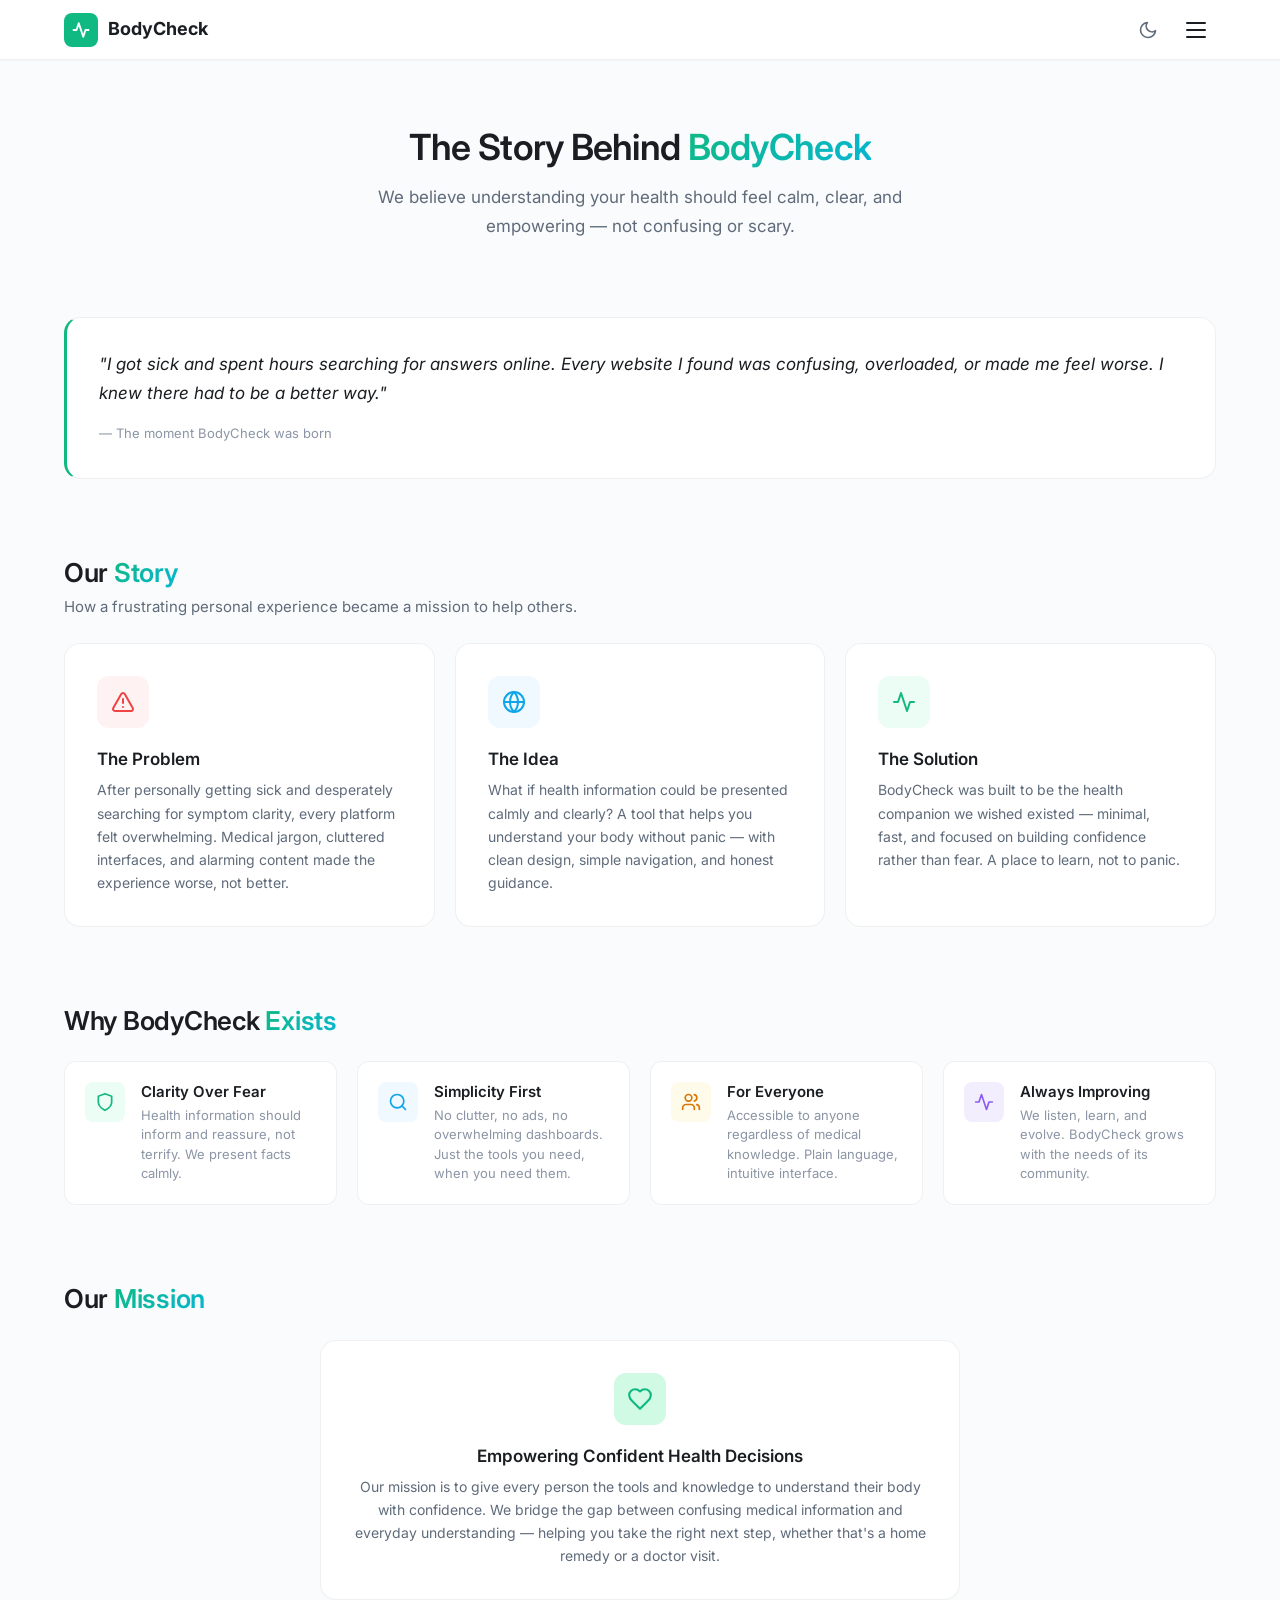
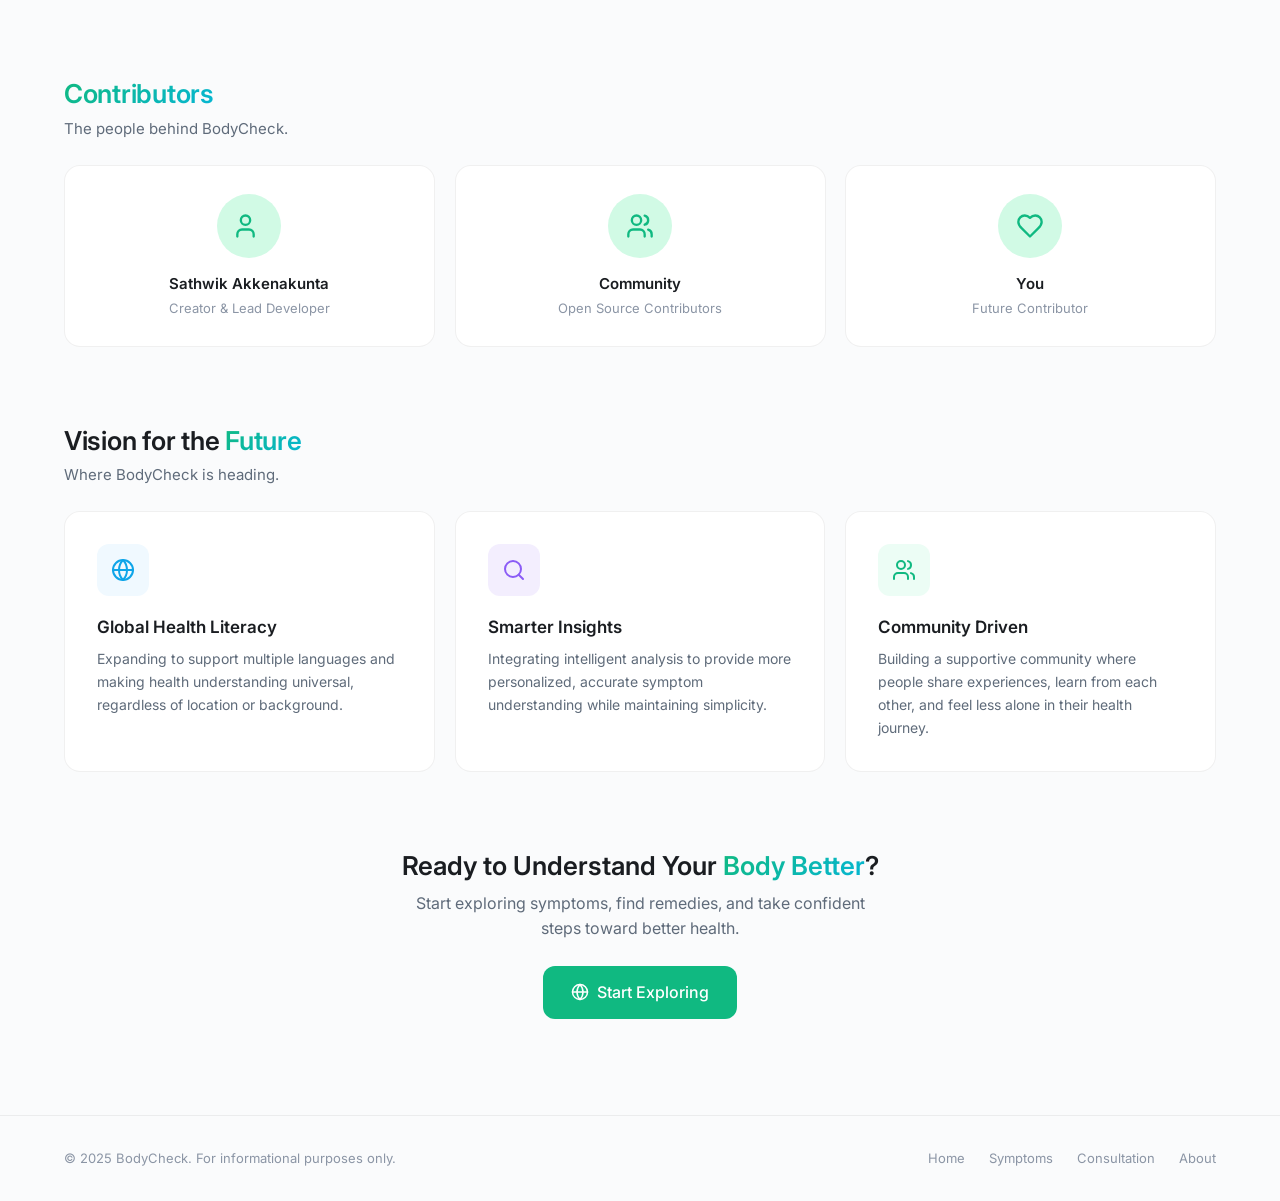
==== about.html @ 616b6b18 "Add About page, fix responsive cards, polish theme & animations - Create about.html with storytellin" ====
<!DOCTYPE html>
<html lang="en">
<head>
  <meta charset="UTF-8" />
  <meta name="viewport" content="width=device-width, initial-scale=1.0" />
  <meta name="description" content="BodyCheck — Learn about our mission to make health information accessible, clear, and empowering." />
  <title>BodyCheck — About Us</title>
  <link rel="preconnect" href="https://fonts.googleapis.com" />
  <link rel="preconnect" href="https://fonts.gstatic.com" crossorigin />
  <link href="https://fonts.googleapis.com/css2?family=Inter:wght@400;500;600;700&display=swap" rel="stylesheet" />
  <link rel="stylesheet" href="css/style.css" />
  <link rel="stylesheet" href="css/animations.css" />
  <link rel="stylesheet" href="css/responsive.css" />
</head>
<body>

  <a href="#main" class="skip-link">Skip to main content</a>

  <!-- Navbar -->
  <nav class="navbar" id="navbar">
    <div class="container">
      <a href="index.html" class="nav-logo">
        <div class="nav-logo-icon">
          <svg viewBox="0 0 24 24" fill="none" stroke="currentColor" stroke-width="2.5" stroke-linecap="round" stroke-linejoin="round"><path d="M22 12h-4l-3 9L9 3l-3 9H2" /></svg>
        </div>
        <span>BodyCheck</span>
      </a>
      <div class="nav-actions">
        <button class="theme-toggle" id="themeToggle" aria-label="Toggle theme">
          <svg class="icon-moon" viewBox="0 0 24 24" fill="none" stroke="currentColor" stroke-width="2" stroke-linecap="round" stroke-linejoin="round"><path d="M21 12.79A9 9 0 1 1 11.21 3 7 7 0 0 0 21 12.79z"/></svg>
          <svg class="icon-sun" viewBox="0 0 24 24" fill="none" stroke="currentColor" stroke-width="2" stroke-linecap="round" stroke-linejoin="round"><circle cx="12" cy="12" r="5"/><line x1="12" y1="1" x2="12" y2="3"/><line x1="12" y1="21" x2="12" y2="23"/><line x1="4.22" y1="4.22" x2="5.64" y2="5.64"/><line x1="18.36" y1="18.36" x2="19.78" y2="19.78"/><line x1="1" y1="12" x2="3" y2="12"/><line x1="21" y1="12" x2="23" y2="12"/><line x1="4.22" y1="19.78" x2="5.64" y2="18.36"/><line x1="18.36" y1="5.64" x2="19.78" y2="4.22"/></svg>
        </button>
        <button class="nav-hamburger" id="navHamburger" aria-label="Open menu">
          <span></span><span></span><span></span>
        </button>
      </div>
    </div>
  </nav>

  <!-- Sidebar -->
  <div class="sidebar-overlay" id="sidebarOverlay"></div>
  <aside class="sidebar" id="sidebar">
    <div class="sidebar-header">
      <a href="index.html" class="nav-logo">
        <div class="nav-logo-icon">
          <svg viewBox="0 0 24 24" fill="none" stroke="currentColor" stroke-width="2.5" stroke-linecap="round" stroke-linejoin="round"><path d="M22 12h-4l-3 9L9 3l-3 9H2" /></svg>
        </div>
        <span>BodyCheck</span>
      </a>
      <button class="sidebar-close" id="sidebarClose" aria-label="Close menu">
        <svg viewBox="0 0 24 24" fill="none" stroke="currentColor" stroke-width="2" stroke-linecap="round" stroke-linejoin="round"><line x1="18" y1="6" x2="6" y2="18"/><line x1="6" y1="6" x2="18" y2="18"/></svg>
      </button>
    </div>
    <nav class="sidebar-nav">
      <a href="index.html" class="sidebar-link">
        <svg viewBox="0 0 24 24" fill="none" stroke="currentColor" stroke-width="2" stroke-linecap="round" stroke-linejoin="round"><path d="m3 9 9-7 9 7v11a2 2 0 0 1-2 2H5a2 2 0 0 1-2-2z"/><polyline points="9 22 9 12 15 12 15 22"/></svg>
        Home
      </a>
      <a href="body-map.html" class="sidebar-link">
        <svg viewBox="0 0 24 24" fill="none" stroke="currentColor" stroke-width="2" stroke-linecap="round" stroke-linejoin="round"><circle cx="12" cy="12" r="10"/><path d="M12 2a14.5 14.5 0 0 0 0 20 14.5 14.5 0 0 0 0-20"/><path d="M2 12h20"/></svg>
        Symptom Navigator
      </a>
      <a href="consultation.html" class="sidebar-link">
        <svg viewBox="0 0 24 24" fill="none" stroke="currentColor" stroke-width="2" stroke-linecap="round" stroke-linejoin="round"><path d="M16 21v-2a4 4 0 0 0-4-4H6a4 4 0 0 0-4 4v2"/><circle cx="9" cy="7" r="4"/><path d="M22 21v-2a4 4 0 0 0-3-3.87"/><path d="M16 3.13a4 4 0 0 1 0 7.75"/></svg>
        Consultation
      </a>
      <a href="about.html" class="sidebar-link active">
        <svg viewBox="0 0 24 24" fill="none" stroke="currentColor" stroke-width="2" stroke-linecap="round" stroke-linejoin="round"><circle cx="12" cy="12" r="10"/><line x1="12" y1="16" x2="12" y2="12"/><line x1="12" y1="8" x2="12.01" y2="8"/></svg>
        About
      </a>
      <a href="consultation.html#hospital-finder" class="sidebar-link emergency">
        <svg viewBox="0 0 24 24" fill="none" stroke="currentColor" stroke-width="2" stroke-linecap="round" stroke-linejoin="round"><path d="M21 10c0 7-9 13-9 13s-9-6-9-13a9 9 0 0 1 18 0z"/><circle cx="12" cy="10" r="3"/></svg>
        Emergency
      </a>
    </nav>
    <div class="sidebar-footer">
      <p>BodyCheck v2.0 — Health Dashboard</p>
    </div>
  </aside>

  <!-- Main Content -->
  <main class="about-page" id="main">
    <div class="container">

      <!-- Hero -->
      <section class="about-hero">
        <h1>The Story Behind <span class="text-gradient">BodyCheck</span></h1>
        <p>We believe understanding your health should feel calm, clear, and empowering — not confusing or scary.</p>
      </section>

      <!-- Quote -->
      <blockquote class="about-quote">
        <p>"I got sick and spent hours searching for answers online. Every website I found was confusing, overloaded, or made me feel worse. I knew there had to be a better way."</p>
        <cite>— The moment BodyCheck was born</cite>
      </blockquote>

      <!-- Our Story -->
      <section class="about-section">
        <div class="about-section-header">
          <h2>Our <span class="text-gradient">Story</span></h2>
          <p>How a frustrating personal experience became a mission to help others.</p>
        </div>

        <div class="about-story-grid">
          <div class="about-story-card">
            <div class="about-card-icon" style="background: var(--error-bg); color: var(--error);">
              <svg viewBox="0 0 24 24" fill="none" stroke="currentColor" stroke-width="2" stroke-linecap="round" stroke-linejoin="round" style="width:24px;height:24px"><path d="m21.73 18-8-14a2 2 0 0 0-3.48 0l-8 14A2 2 0 0 0 4 21h16a2 2 0 0 0 1.73-3Z"/><path d="M12 9v4"/><path d="M12 17h.01"/></svg>
            </div>
            <h3>The Problem</h3>
            <p>After personally getting sick and desperately searching for symptom clarity, every platform felt overwhelming. Medical jargon, cluttered interfaces, and alarming content made the experience worse, not better.</p>
          </div>

          <div class="about-story-card">
            <div class="about-card-icon" style="background: var(--info-bg); color: var(--info);">
              <svg viewBox="0 0 24 24" fill="none" stroke="currentColor" stroke-width="2" stroke-linecap="round" stroke-linejoin="round" style="width:24px;height:24px"><circle cx="12" cy="12" r="10"/><path d="M12 2a14.5 14.5 0 0 0 0 20 14.5 14.5 0 0 0 0-20"/><path d="M2 12h20"/></svg>
            </div>
            <h3>The Idea</h3>
            <p>What if health information could be presented calmly and clearly? A tool that helps you understand your body without panic — with clean design, simple navigation, and honest guidance.</p>
          </div>

          <div class="about-story-card">
            <div class="about-card-icon" style="background: var(--success-bg); color: var(--success);">
              <svg viewBox="0 0 24 24" fill="none" stroke="currentColor" stroke-width="2" stroke-linecap="round" stroke-linejoin="round" style="width:24px;height:24px"><path d="M22 12h-4l-3 9L9 3l-3 9H2"/></svg>
            </div>
            <h3>The Solution</h3>
            <p>BodyCheck was built to be the health companion we wished existed — minimal, fast, and focused on building confidence rather than fear. A place to learn, not to panic.</p>
          </div>
        </div>
      </section>

      <!-- Why BodyCheck Exists -->
      <section class="about-section">
        <div class="about-section-header">
          <h2>Why BodyCheck <span class="text-gradient">Exists</span></h2>
        </div>

        <div class="about-values">
          <div class="about-value">
            <div class="about-value-icon" style="background: var(--success-bg);">
              <svg viewBox="0 0 24 24" fill="none" stroke="var(--success)" stroke-width="2" stroke-linecap="round" stroke-linejoin="round" style="width:20px;height:20px"><path d="M12 22s8-4 8-10V5l-8-3-8 3v7c0 6 8 10 8 10"/></svg>
            </div>
            <div>
              <h4>Clarity Over Fear</h4>
              <p>Health information should inform and reassure, not terrify. We present facts calmly.</p>
            </div>
          </div>

          <div class="about-value">
            <div class="about-value-icon" style="background: var(--info-bg);">
              <svg viewBox="0 0 24 24" fill="none" stroke="var(--info)" stroke-width="2" stroke-linecap="round" stroke-linejoin="round" style="width:20px;height:20px"><circle cx="11" cy="11" r="8"/><path d="m21 21-4.3-4.3"/></svg>
            </div>
            <div>
              <h4>Simplicity First</h4>
              <p>No clutter, no ads, no overwhelming dashboards. Just the tools you need, when you need them.</p>
            </div>
          </div>

          <div class="about-value">
            <div class="about-value-icon" style="background: var(--warning-bg);">
              <svg viewBox="0 0 24 24" fill="none" stroke="var(--warning)" stroke-width="2" stroke-linecap="round" stroke-linejoin="round" style="width:20px;height:20px"><path d="M16 21v-2a4 4 0 0 0-4-4H6a4 4 0 0 0-4 4v2"/><circle cx="9" cy="7" r="4"/><path d="M22 21v-2a4 4 0 0 0-3-3.87"/><path d="M16 3.13a4 4 0 0 1 0 7.75"/></svg>
            </div>
            <div>
              <h4>For Everyone</h4>
              <p>Accessible to anyone regardless of medical knowledge. Plain language, intuitive interface.</p>
            </div>
          </div>

          <div class="about-value">
            <div class="about-value-icon" style="background: rgba(139, 92, 246, 0.1);">
              <svg viewBox="0 0 24 24" fill="none" stroke="#8B5CF6" stroke-width="2" stroke-linecap="round" stroke-linejoin="round" style="width:20px;height:20px"><path d="M22 12h-4l-3 9L9 3l-3 9H2"/></svg>
            </div>
            <div>
              <h4>Always Improving</h4>
              <p>We listen, learn, and evolve. BodyCheck grows with the needs of its community.</p>
            </div>
          </div>
        </div>
      </section>

      <!-- Mission -->
      <section class="about-section">
        <div class="about-section-header">
          <h2>Our <span class="text-gradient">Mission</span></h2>
        </div>

        <div class="about-story-grid" style="grid-template-columns: 1fr;">
          <div class="about-story-card" style="text-align: center; max-width: 640px; margin: 0 auto;">
            <div class="about-card-icon" style="background: var(--accent-light); color: var(--accent); margin: 0 auto 1.25rem;">
              <svg viewBox="0 0 24 24" fill="none" stroke="currentColor" stroke-width="2" stroke-linecap="round" stroke-linejoin="round" style="width:26px;height:26px"><path d="M19 14c1.49-1.46 3-3.21 3-5.5A5.5 5.5 0 0 0 16.5 3c-1.76 0-3 .5-4.5 2-1.5-1.5-2.74-2-4.5-2A5.5 5.5 0 0 0 2 8.5c0 2.3 1.5 4.05 3 5.5l7 7Z"/></svg>
            </div>
            <h3>Empowering Confident Health Decisions</h3>
            <p>Our mission is to give every person the tools and knowledge to understand their body with confidence. We bridge the gap between confusing medical information and everyday understanding — helping you take the right next step, whether that's a home remedy or a doctor visit.</p>
          </div>
        </div>
      </section>

      <!-- Contributors -->
      <section class="about-section">
        <div class="about-section-header">
          <h2><span class="text-gradient">Contributors</span></h2>
          <p>The people behind BodyCheck.</p>
        </div>

        <div class="about-contributors-grid">
          <div class="about-contributor">
            <div class="about-contributor-avatar">
              <svg viewBox="0 0 24 24" fill="none" stroke="var(--accent)" stroke-width="2" stroke-linecap="round" stroke-linejoin="round" style="width:28px;height:28px"><path d="M16 21v-2a4 4 0 0 0-4-4H6a4 4 0 0 0-4 4v2"/><circle cx="9" cy="7" r="4"/></svg>
            </div>
            <h4>Sathwik Akkenakunta</h4>
            <p>Creator & Lead Developer</p>
          </div>
          <div class="about-contributor">
            <div class="about-contributor-avatar">
              <svg viewBox="0 0 24 24" fill="none" stroke="var(--accent)" stroke-width="2" stroke-linecap="round" stroke-linejoin="round" style="width:28px;height:28px"><path d="M16 21v-2a4 4 0 0 0-4-4H6a4 4 0 0 0-4 4v2"/><circle cx="9" cy="7" r="4"/><path d="M22 21v-2a4 4 0 0 0-3-3.87"/><path d="M16 3.13a4 4 0 0 1 0 7.75"/></svg>
            </div>
            <h4>Community</h4>
            <p>Open Source Contributors</p>
          </div>
          <div class="about-contributor">
            <div class="about-contributor-avatar">
              <svg viewBox="0 0 24 24" fill="none" stroke="var(--accent)" stroke-width="2" stroke-linecap="round" stroke-linejoin="round" style="width:28px;height:28px"><path d="M19 14c1.49-1.46 3-3.21 3-5.5A5.5 5.5 0 0 0 16.5 3c-1.76 0-3 .5-4.5 2-1.5-1.5-2.74-2-4.5-2A5.5 5.5 0 0 0 2 8.5c0 2.3 1.5 4.05 3 5.5l7 7Z"/></svg>
            </div>
            <h4>You</h4>
            <p>Future Contributor</p>
          </div>
        </div>
      </section>

      <!-- Vision -->
      <section class="about-section">
        <div class="about-section-header">
          <h2>Vision for the <span class="text-gradient">Future</span></h2>
          <p>Where BodyCheck is heading.</p>
        </div>

        <div class="about-story-grid">
          <div class="about-story-card">
            <div class="about-card-icon" style="background: var(--info-bg); color: var(--info);">
              <svg viewBox="0 0 24 24" fill="none" stroke="currentColor" stroke-width="2" stroke-linecap="round" stroke-linejoin="round" style="width:24px;height:24px"><circle cx="12" cy="12" r="10"/><path d="M12 2a14.5 14.5 0 0 0 0 20 14.5 14.5 0 0 0 0-20"/><path d="M2 12h20"/></svg>
            </div>
            <h3>Global Health Literacy</h3>
            <p>Expanding to support multiple languages and making health understanding universal, regardless of location or background.</p>
          </div>

          <div class="about-story-card">
            <div class="about-card-icon" style="background: rgba(139, 92, 246, 0.1); color: #8B5CF6;">
              <svg viewBox="0 0 24 24" fill="none" stroke="currentColor" stroke-width="2" stroke-linecap="round" stroke-linejoin="round" style="width:24px;height:24px"><circle cx="11" cy="11" r="8"/><path d="m21 21-4.3-4.3"/></svg>
            </div>
            <h3>Smarter Insights</h3>
            <p>Integrating intelligent analysis to provide more personalized, accurate symptom understanding while maintaining simplicity.</p>
          </div>

          <div class="about-story-card">
            <div class="about-card-icon" style="background: var(--success-bg); color: var(--success);">
              <svg viewBox="0 0 24 24" fill="none" stroke="currentColor" stroke-width="2" stroke-linecap="round" stroke-linejoin="round" style="width:24px;height:24px"><path d="M16 21v-2a4 4 0 0 0-4-4H6a4 4 0 0 0-4 4v2"/><circle cx="9" cy="7" r="4"/><path d="M22 21v-2a4 4 0 0 0-3-3.87"/><path d="M16 3.13a4 4 0 0 1 0 7.75"/></svg>
            </div>
            <h3>Community Driven</h3>
            <p>Building a supportive community where people share experiences, learn from each other, and feel less alone in their health journey.</p>
          </div>
        </div>
      </section>

      <!-- CTA -->
      <section class="about-section" style="text-align: center; padding-bottom: 3rem;">
        <h2>Ready to Understand Your <span class="text-gradient">Body Better</span>?</h2>
        <p style="max-width: 480px; margin: 0.5rem auto 1.5rem;">Start exploring symptoms, find remedies, and take confident steps toward better health.</p>
        <a href="body-map.html" class="btn btn-primary btn-lg">
          <svg viewBox="0 0 24 24" fill="none" stroke="currentColor" stroke-width="2" stroke-linecap="round" stroke-linejoin="round" style="width:18px;height:18px"><circle cx="12" cy="12" r="10"/><path d="M12 2a14.5 14.5 0 0 0 0 20 14.5 14.5 0 0 0 0-20"/><path d="M2 12h20"/></svg>
          Start Exploring
        </a>
      </section>

    </div>

    <!-- Footer -->
    <footer class="footer">
      <div class="container">
        <div class="footer-inner">
          <p>&copy; 2025 BodyCheck. For informational purposes only.</p>
          <div class="footer-links">
            <a href="index.html">Home</a>
            <a href="body-map.html">Symptoms</a>
            <a href="consultation.html">Consultation</a>
            <a href="about.html">About</a>
          </div>
        </div>
      </div>
    </footer>
  </main>

  <script src="js/app.js"></script>
</body>
</html>
---- css/style.css ----
/* ============================================
   BodyCheck — Ultra-Minimal Design System
   ============================================ */

/* --- Light Theme (default) --- */
:root {
  --bg-primary: #FAFBFC;
  --bg-secondary: #F1F3F5;
  --bg-card: #FFFFFF;
  --bg-card-hover: #FFFFFF;
  --bg-sidebar: #FFFFFF;
  --bg-overlay: rgba(0, 0, 0, 0.3);

  --text-primary: #1A1D21;
  --text-secondary: #5F6B7A;
  --text-tertiary: #8B95A5;
  --text-inverse: #FFFFFF;

  --accent: #10B981;
  --accent-light: #D1FAE5;
  --accent-hover: #059669;
  --accent-glow: rgba(16, 185, 129, 0.12);

  --border: rgba(0, 0, 0, 0.06);
  --border-hover: rgba(0, 0, 0, 0.1);

  --shadow-card: 0 1px 3px rgba(0, 0, 0, 0.04), 0 1px 2px rgba(0, 0, 0, 0.02);
  --shadow-card-hover: 0 8px 25px rgba(0, 0, 0, 0.08), 0 4px 10px rgba(0, 0, 0, 0.04);
  --shadow-nav: 0 1px 2px rgba(0, 0, 0, 0.04);

  --error: #EF4444;
  --error-bg: #FEF2F2;
  --error-border: #FECACA;
  --warning: #D97706;
  --warning-bg: #FFFBEB;
  --warning-border: #FDE68A;
  --info: #0EA5E9;
  --info-bg: #F0F9FF;
  --info-border: #BAE6FD;
  --success: #10B981;
  --success-bg: #ECFDF5;
  --success-border: #A7F3D0;

  --radius-sm: 8px;
  --radius-md: 12px;
  --radius-lg: 16px;
  --radius-xl: 20px;
  --radius-full: 9999px;

  --font: 'Inter', -apple-system, BlinkMacSystemFont, 'Segoe UI', sans-serif;
  --transition: 0.2s cubic-bezier(0.4, 0, 0.2, 1);
  --nav-height: 60px;
  --max-width: 1200px;
}

/* --- Dark Theme --- */
[data-theme="dark"] {
  --bg-primary: #0F1117;
  --bg-secondary: #1A1D27;
  --bg-card: #1E2130;
  --bg-card-hover: #252838;
  --bg-sidebar: #161821;
  --bg-overlay: rgba(0, 0, 0, 0.6);

  --text-primary: #E8ECF1;
  --text-secondary: #9BA3B0;
  --text-tertiary: #6B7280;
  --text-inverse: #FFFFFF;

  --accent: #34D399;
  --accent-light: rgba(52, 211, 153, 0.12);
  --accent-hover: #10B981;
  --accent-glow: rgba(52, 211, 153, 0.08);

  --border: rgba(255, 255, 255, 0.06);
  --border-hover: rgba(255, 255, 255, 0.1);

  --shadow-card: 0 1px 3px rgba(0, 0, 0, 0.2);
  --shadow-card-hover: 0 8px 25px rgba(0, 0, 0, 0.3), 0 4px 10px rgba(0, 0, 0, 0.2);
  --shadow-nav: 0 1px 2px rgba(0, 0, 0, 0.3);

  --error: #F87171;
  --error-bg: rgba(248, 113, 113, 0.1);
  --error-border: rgba(248, 113, 113, 0.2);
  --warning: #FBBF24;
  --warning-bg: rgba(251, 191, 36, 0.1);
  --warning-border: rgba(251, 191, 36, 0.2);
  --info: #38BDF8;
  --info-bg: rgba(56, 189, 248, 0.1);
  --info-border: rgba(56, 189, 248, 0.2);
  --success: #34D399;
  --success-bg: rgba(52, 211, 153, 0.1);
  --success-border: rgba(52, 211, 153, 0.2);
}

/* --- Reset --- */
*, *::before, *::after {
  margin: 0;
  padding: 0;
  box-sizing: border-box;
}

html {
  scroll-behavior: smooth;
  -webkit-font-smoothing: antialiased;
  -moz-osx-font-smoothing: grayscale;
}

body {
  font-family: var(--font);
  font-size: clamp(14px, 1.5vw, 16px);
  line-height: 1.6;
  background: var(--bg-primary);
  color: var(--text-primary);
  overflow-x: hidden;
  min-height: 100vh;
  -webkit-tap-highlight-color: transparent;
  transition: background var(--transition), color var(--transition);
}

h1, h2, h3, h4, h5, h6 {
  font-weight: 600;
  line-height: 1.3;
  color: var(--text-primary);
}

h1 { font-size: clamp(1.5rem, 4vw, 2.25rem); }
h2 { font-size: clamp(1.25rem, 3vw, 1.625rem); }
h3 { font-size: clamp(1rem, 2vw, 1.125rem); }

p { color: var(--text-secondary); margin-bottom: 0.75rem; }
a { text-decoration: none; color: var(--accent); transition: color var(--transition); }
a:hover { color: var(--accent-hover); }
ul, ol { list-style: none; }
img { max-width: 100%; height: auto; display: block; }

button {
  border: none;
  outline: none;
  cursor: pointer;
  font-family: var(--font);
  background: none;
  -webkit-tap-highlight-color: transparent;
}

input, textarea, select {
  font-family: var(--font);
  font-size: 15px;
  outline: none;
}

/* --- Layout --- */
.container {
  width: 100%;
  max-width: var(--max-width);
  margin: 0 auto;
  padding: 0 clamp(1rem, 3vw, 1.5rem);
}

.page-content {
  min-height: 100vh;
  padding-top: var(--nav-height);
}

/* --- Text Gradient --- */
.text-gradient {
  background: linear-gradient(135deg, var(--accent), #06B6D4);
  -webkit-background-clip: text;
  -webkit-text-fill-color: transparent;
  background-clip: text;
}

/* --- Buttons --- */
.btn {
  display: inline-flex;
  align-items: center;
  justify-content: center;
  gap: 0.5rem;
  padding: 0.625rem 1.25rem;
  font-size: 0.875rem;
  font-weight: 500;
  border-radius: var(--radius-md);
  transition: all var(--transition);
  cursor: pointer;
  white-space: nowrap;
  min-height: 44px;
}

.btn svg { width: 16px; height: 16px; }

.btn-primary {
  background: var(--accent);
  color: var(--text-inverse);
}
.btn-primary:hover {
  background: var(--accent-hover);
  transform: translateY(-1px);
  box-shadow: 0 4px 12px rgba(16, 185, 129, 0.25);
}
.btn-primary:active { transform: translateY(0); }

.btn-secondary {
  background: var(--bg-secondary);
  color: var(--text-primary);
  border: 1px solid var(--border);
}
.btn-secondary:hover {
  border-color: var(--border-hover);
  background: var(--bg-card);
}

.btn-sm { padding: 0.375rem 0.75rem; font-size: 0.8125rem; min-height: 36px; }
.btn-lg { padding: 0.875rem 1.75rem; font-size: 1rem; }

/* --- Cards --- */
.card {
  background: var(--bg-card);
  border: 1px solid var(--border);
  border-radius: var(--radius-lg);
  box-shadow: var(--shadow-card);
  transition: all var(--transition);
}

.card:hover {
  box-shadow: var(--shadow-card-hover);
  border-color: var(--border-hover);
  transform: translateY(-2px);
}

/* --- Badge --- */
.badge {
  display: inline-flex;
  align-items: center;
  gap: 0.375rem;
  padding: 0.25rem 0.75rem;
  font-size: 0.75rem;
  font-weight: 500;
  border-radius: var(--radius-full);
  background: var(--accent-light);
  color: var(--accent);
}
.badge svg { width: 14px; height: 14px; }

/* --- Input --- */
.input {
  width: 100%;
  padding: 0.625rem 1rem;
  font-size: 0.875rem;
  border: 1px solid var(--border);
  border-radius: var(--radius-md);
  background: var(--bg-card);
  color: var(--text-primary);
  transition: all var(--transition);
  min-height: 44px;
}
.input:focus {
  border-color: var(--accent);
  box-shadow: 0 0 0 3px var(--accent-glow);
}
.input::placeholder { color: var(--text-tertiary); }

/* ============================================
   NAVBAR
   ============================================ */
.navbar {
  position: fixed;
  top: 0;
  left: 0;
  width: 100%;
  height: var(--nav-height);
  z-index: 200;
  background: var(--bg-card);
  border-bottom: 1px solid var(--border);
  box-shadow: var(--shadow-nav);
  transition: background var(--transition), border-color var(--transition);
  backdrop-filter: blur(12px);
  -webkit-backdrop-filter: blur(12px);
}

.navbar .container {
  display: flex;
  align-items: center;
  justify-content: space-between;
  height: 100%;
}

.nav-logo {
  display: flex;
  align-items: center;
  gap: 0.625rem;
  font-size: 1.125rem;
  font-weight: 700;
  color: var(--text-primary);
  z-index: 210;
}
.nav-logo:hover { color: var(--text-primary); }

.nav-logo-icon {
  width: 34px;
  height: 34px;
  border-radius: var(--radius-sm);
  background: var(--accent);
  display: flex;
  align-items: center;
  justify-content: center;
}
.nav-logo-icon svg { width: 18px; height: 18px; color: white; }

/* Nav Actions (right side) */
.nav-actions {
  display: flex;
  align-items: center;
  gap: 0.5rem;
}

/* Theme Toggle */
.theme-toggle {
  width: 40px;
  height: 40px;
  border-radius: var(--radius-sm);
  display: flex;
  align-items: center;
  justify-content: center;
  color: var(--text-secondary);
  transition: all var(--transition);
  cursor: pointer;
}
.theme-toggle:hover {
  background: var(--bg-secondary);
  color: var(--text-primary);
}
.theme-toggle:active { transform: scale(0.92); }
.theme-toggle svg { width: 20px; height: 20px; }
.theme-toggle .icon-sun { display: none; }
.theme-toggle .icon-moon { display: block; }
[data-theme="dark"] .theme-toggle .icon-sun { display: block; }
[data-theme="dark"] .theme-toggle .icon-moon { display: none; }

/* Hamburger Button */
.nav-hamburger {
  width: 40px;
  height: 40px;
  border-radius: var(--radius-sm);
  display: flex;
  flex-direction: column;
  align-items: center;
  justify-content: center;
  gap: 5px;
  cursor: pointer;
  z-index: 210;
  transition: background var(--transition);
}
.nav-hamburger:hover { background: var(--bg-secondary); }
.nav-hamburger:active { transform: scale(0.92); }

.nav-hamburger span {
  display: block;
  width: 20px;
  height: 2px;
  background: var(--text-primary);
  border-radius: 2px;
  transition: all var(--transition);
  transform-origin: center;
}

.nav-hamburger.active span:nth-child(1) {
  transform: rotate(45deg) translate(5px, 5px);
}
.nav-hamburger.active span:nth-child(2) { opacity: 0; }
.nav-hamburger.active span:nth-child(3) {
  transform: rotate(-45deg) translate(5px, -5px);
}

/* --- Sidebar Menu --- */
.sidebar-overlay {
  position: fixed;
  inset: 0;
  background: var(--bg-overlay);
  z-index: 300;
  opacity: 0;
  visibility: hidden;
  transition: all 0.25s ease;
}
.sidebar-overlay.active {
  opacity: 1;
  visibility: visible;
}

.sidebar {
  position: fixed;
  top: 0;
  left: -300px;
  width: min(300px, 85vw);
  height: 100vh;
  background: var(--bg-sidebar);
  border-right: 1px solid var(--border);
  z-index: 310;
  transition: left 0.3s cubic-bezier(0.4, 0, 0.2, 1);
  display: flex;
  flex-direction: column;
  overflow-y: auto;
  will-change: left;
}
.sidebar.open { left: 0; }

.sidebar-header {
  padding: 1.25rem 1.5rem;
  border-bottom: 1px solid var(--border);
  display: flex;
  align-items: center;
  justify-content: space-between;
}

.sidebar-close {
  width: 36px;
  height: 36px;
  border-radius: var(--radius-sm);
  display: flex;
  align-items: center;
  justify-content: center;
  color: var(--text-secondary);
  transition: all var(--transition);
}
.sidebar-close:hover {
  background: var(--bg-secondary);
  color: var(--text-primary);
}
.sidebar-close:active { transform: scale(0.9); }
.sidebar-close svg { width: 18px; height: 18px; }

.sidebar-nav { padding: 0.75rem; flex: 1; }

.sidebar-link {
  display: flex;
  align-items: center;
  gap: 0.75rem;
  padding: 0.875rem 1rem;
  font-size: 0.9375rem;
  font-weight: 500;
  color: var(--text-secondary);
  border-radius: var(--radius-md);
  transition: all var(--transition);
  min-height: 48px;
}
.sidebar-link:hover {
  background: var(--bg-secondary);
  color: var(--text-primary);
}
.sidebar-link.active {
  background: var(--accent-light);
  color: var(--accent);
}
.sidebar-link.emergency {
  color: var(--error);
}
.sidebar-link.emergency:hover {
  background: var(--error-bg);
}
.sidebar-link svg { width: 20px; height: 20px; flex-shrink: 0; }

.sidebar-footer {
  padding: 1rem 1.5rem;
  border-top: 1px solid var(--border);
}
.sidebar-footer p {
  font-size: 0.75rem;
  color: var(--text-tertiary);
  margin: 0;
}

/* ============================================
   HERO / DASHBOARD
   ============================================ */
.hero {
  padding: clamp(2rem, 4vw, 3rem) 0 2rem;
}

.hero-header {
  text-align: center;
  margin-bottom: 2.5rem;
}

.hero-header h1 {
  margin-bottom: 0.5rem;
  letter-spacing: -0.02em;
}

.hero-header p {
  font-size: clamp(0.875rem, 2vw, 1rem);
  max-width: 480px;
  margin: 0 auto;
}

/* Dashboard Cards Grid — auto-fit responsive */
.dashboard-grid {
  display: grid;
  grid-template-columns: repeat(auto-fit, minmax(min(280px, 100%), 1fr));
  gap: clamp(0.75rem, 2vw, 1.25rem);
  margin-bottom: 2rem;
}

.dash-card {
  background: var(--bg-card);
  border: 1px solid var(--border);
  border-radius: var(--radius-lg);
  padding: clamp(1.25rem, 2.5vw, 1.75rem);
  display: flex;
  flex-direction: column;
  gap: 0.75rem;
  cursor: pointer;
  transition: all 0.25s cubic-bezier(0.4, 0, 0.2, 1);
  text-decoration: none;
  color: inherit;
  min-height: 160px;
}

.dash-card:hover {
  border-color: var(--accent);
  box-shadow: var(--shadow-card-hover);
  transform: translateY(-3px);
  color: inherit;
}
.dash-card:active {
  transform: translateY(-1px);
  transition-duration: 0.1s;
}

.dash-card-icon {
  width: 48px;
  height: 48px;
  border-radius: var(--radius-md);
  display: flex;
  align-items: center;
  justify-content: center;
  font-size: 1.5rem;
  flex-shrink: 0;
}

.dash-card-icon.green { background: var(--success-bg); color: var(--success); }
.dash-card-icon.blue { background: var(--info-bg); color: var(--info); }
.dash-card-icon.red { background: var(--error-bg); color: var(--error); }
.dash-card-icon.amber { background: var(--warning-bg); color: var(--warning); }
.dash-card-icon.purple { background: rgba(139, 92, 246, 0.1); color: #8B5CF6; }
[data-theme="dark"] .dash-card-icon.purple { background: rgba(139, 92, 246, 0.12); }

.dash-card-icon svg { width: 24px; height: 24px; }

.dash-card h3 {
  font-size: 1.0625rem;
  font-weight: 600;
  margin-bottom: 0;
}

.dash-card p {
  font-size: 0.8125rem;
  color: var(--text-tertiary);
  margin: 0;
  line-height: 1.5;
}

.dash-card-arrow {
  margin-top: auto;
  color: var(--text-tertiary);
  transition: all var(--transition);
}
.dash-card-arrow svg { width: 18px; height: 18px; }
.dash-card:hover .dash-card-arrow { color: var(--accent); transform: translateX(4px); }

/* ============================================
   IMPORTANT NOTE / ALERT
   ============================================ */
.important-note {
  border-radius: var(--radius-lg);
  padding: 1.25rem 1.5rem;
  display: flex;
  gap: 0.75rem;
  align-items: flex-start;
  margin-bottom: 2rem;
}

.important-note.info {
  background: var(--info-bg);
  border: 1px solid var(--info-border);
  color: var(--info);
}

.important-note.warning {
  background: var(--warning-bg);
  border: 1px solid var(--warning-border);
  color: var(--warning);
}

.important-note.error {
  background: var(--error-bg);
  border: 1px solid var(--error-border);
  color: var(--error);
}

.important-note svg { width: 20px; height: 20px; flex-shrink: 0; margin-top: 1px; }
.important-note-content { flex: 1; }
.important-note-content strong { display: block; font-size: 0.875rem; margin-bottom: 0.25rem; }
.important-note-content p { font-size: 0.8125rem; margin: 0; color: inherit; opacity: 0.85; }

/* ============================================
   SECTION HEADERS
   ============================================ */
.section-header {
  text-align: center;
  margin-bottom: 2rem;
}

.section-header h2 {
  margin-bottom: 0.5rem;
  letter-spacing: -0.01em;
}

.section-header p {
  max-width: 540px;
  margin: 0 auto;
  font-size: 0.9375rem;
}

/* ============================================
   FOOTER
   ============================================ */
.footer {
  border-top: 1px solid var(--border);
  padding: 2rem 0;
  margin-top: 3rem;
}

.footer-inner {
  display: flex;
  align-items: center;
  justify-content: space-between;
  flex-wrap: wrap;
  gap: 1rem;
}

.footer p {
  font-size: 0.8125rem;
  color: var(--text-tertiary);
  margin: 0;
}

.footer-links {
  display: flex;
  gap: 1.5rem;
  flex-wrap: wrap;
}

.footer-links a {
  font-size: 0.8125rem;
  color: var(--text-tertiary);
  transition: color var(--transition);
}
.footer-links a:hover { color: var(--text-primary); }

/* ============================================
   STAT CARDS
   ============================================ */
.stats-row {
  display: grid;
  grid-template-columns: repeat(4, 1fr);
  gap: clamp(0.5rem, 1.5vw, 1rem);
  margin-bottom: 2rem;
}

.stat-card {
  text-align: center;
  padding: clamp(0.875rem, 2vw, 1.25rem);
  background: var(--bg-card);
  border: 1px solid var(--border);
  border-radius: var(--radius-md);
}

.stat-value {
  font-size: clamp(1.125rem, 3vw, 1.5rem);
  font-weight: 700;
  color: var(--accent);
  margin-bottom: 0.25rem;
}

.stat-label {
  font-size: 0.6875rem;
  color: var(--text-tertiary);
  text-transform: uppercase;
  letter-spacing: 0.5px;
  font-weight: 500;
}

/* ============================================
   SERVICES GRID
   ============================================ */
.services-grid {
  display: grid;
  grid-template-columns: repeat(auto-fit, minmax(min(280px, 100%), 1fr));
  gap: clamp(0.75rem, 2vw, 1.25rem);
}

.service-card {
  background: var(--bg-card);
  border: 1px solid var(--border);
  border-radius: var(--radius-lg);
  padding: clamp(1.25rem, 2.5vw, 1.5rem);
  transition: all var(--transition);
}
.service-card:hover {
  border-color: var(--border-hover);
  box-shadow: var(--shadow-card-hover);
  transform: translateY(-2px);
}

.service-icon {
  width: 44px;
  height: 44px;
  border-radius: var(--radius-md);
  background: var(--accent-light);
  display: flex;
  align-items: center;
  justify-content: center;
  margin-bottom: 1rem;
  color: var(--accent);
}
.service-icon svg { width: 22px; height: 22px; }

.service-card h3 { font-size: 1rem; margin-bottom: 0.5rem; }
.service-card p { font-size: 0.8125rem; color: var(--text-tertiary); margin-bottom: 0.75rem; }

.service-link {
  display: inline-flex;
  align-items: center;
  gap: 0.375rem;
  font-size: 0.8125rem;
  font-weight: 500;
  color: var(--accent);
  min-height: 44px;
}
.service-link svg { width: 14px; height: 14px; }
.service-link:hover { gap: 0.5rem; }

/* ============================================
   DOCTOR CARDS
   ============================================ */
.doctors-grid {
  display: grid;
  grid-template-columns: repeat(auto-fit, minmax(min(280px, 100%), 1fr));
  gap: clamp(0.75rem, 2vw, 1.25rem);
}

.doctor-card {
  background: var(--bg-card);
  border: 1px solid var(--border);
  border-radius: var(--radius-lg);
  padding: clamp(1.25rem, 2.5vw, 1.5rem);
  transition: all 0.25s cubic-bezier(0.4, 0, 0.2, 1);
  display: flex;
  flex-direction: column;
}
.doctor-card:hover {
  border-color: var(--border-hover);
  box-shadow: var(--shadow-card-hover);
  transform: translateY(-2px);
}

.doctor-avatar {
  width: 56px;
  height: 56px;
  border-radius: var(--radius-full);
  background: var(--bg-secondary);
  display: flex;
  align-items: center;
  justify-content: center;
  font-size: 1.5rem;
  margin-bottom: 1rem;
}

.doctor-name { font-size: 1rem; font-weight: 600; margin-bottom: 0.25rem; }
.doctor-specialty { font-size: 0.8125rem; color: var(--accent); margin-bottom: 0.5rem; }

.doctor-meta {
  display: flex;
  gap: 1rem;
  margin-bottom: 1rem;
  font-size: 0.75rem;
  color: var(--text-tertiary);
}
.doctor-meta span { display: flex; align-items: center; gap: 0.25rem; }

.book-consultation {
  width: 100%;
  padding: 0.75rem;
  background: var(--accent);
  color: var(--text-inverse);
  border-radius: var(--radius-md);
  font-size: 0.8125rem;
  font-weight: 500;
  text-align: center;
  transition: all var(--transition);
  margin-top: auto;
  min-height: 44px;
}
.book-consultation:hover { background: var(--accent-hover); }
.book-consultation:active { transform: scale(0.98); }

/* ============================================
   HOSPITAL FINDER
   ============================================ */
.hospital-finder-container {
  background: var(--bg-card);
  border: 1px solid var(--border);
  border-radius: var(--radius-lg);
  overflow: hidden;
}

.hospital-search {
  display: flex;
  align-items: center;
  gap: 0.5rem;
  padding: 1rem 1.25rem;
  border-bottom: 1px solid var(--border);
  flex-wrap: wrap;
}

.hospital-search-input {
  flex: 1;
  min-width: 200px;
  padding: 0.5rem 0.75rem;
  border: 1px solid var(--border);
  border-radius: var(--radius-sm);
  background: var(--bg-primary);
  color: var(--text-primary);
  font-size: 0.875rem;
  min-height: 40px;
}
.hospital-search-input:focus {
  border-color: var(--accent);
  outline: none;
}

.hospital-search-icon { display: none; }

.hospital-symptom-filter {
  display: flex;
  align-items: center;
  gap: 0.75rem;
  padding: 0.75rem 1.25rem;
  border-bottom: 1px solid var(--border);
  font-size: 0.8125rem;
  flex-wrap: wrap;
}
.hospital-symptom-filter label { color: var(--text-secondary); white-space: nowrap; }
.hospital-filter-select {
  padding: 0.375rem 0.75rem;
  border: 1px solid var(--border);
  border-radius: var(--radius-sm);
  background: var(--bg-primary);
  color: var(--text-primary);
  font-size: 0.8125rem;
  min-height: 36px;
}

.hospital-map-container {
  height: 350px;
  position: relative;
}

#hospitalMap { width: 100%; height: 100%; }

.hospital-loading,
.hospital-placeholder {
  display: flex;
  flex-direction: column;
  align-items: center;
  justify-content: center;
  gap: 0.75rem;
  padding: 2rem;
  text-align: center;
  color: var(--text-tertiary);
  font-size: 0.875rem;
}

.hospital-results { padding: 1rem 1.25rem; }

.hospital-list { display: flex; flex-direction: column; gap: 0.75rem; }

.hospital-item {
  display: flex;
  justify-content: space-between;
  align-items: center;
  padding: 1rem;
  background: var(--bg-primary);
  border: 1px solid var(--border);
  border-radius: var(--radius-md);
  transition: all var(--transition);
}
.hospital-item:hover {
  border-color: var(--border-hover);
}

.hospital-info h4 { font-size: 0.9375rem; margin-bottom: 0.25rem; }
.hospital-info p { font-size: 0.8125rem; color: var(--text-tertiary); margin: 0; }

/* ============================================
   CONSULTATION FILTERS
   ============================================ */
.consultation-filters {
  display: flex;
  gap: 0.5rem;
  flex-wrap: wrap;
  margin-bottom: 1.5rem;
}

.filter-btn {
  padding: 0.5rem 1rem;
  background: var(--bg-secondary);
  border: 1px solid var(--border);
  border-radius: var(--radius-full);
  color: var(--text-secondary);
  font-size: 0.8125rem;
  font-weight: 500;
  cursor: pointer;
  transition: all var(--transition);
  min-height: 40px;
}
.filter-btn:hover {
  border-color: var(--border-hover);
  color: var(--text-primary);
}
.filter-btn:active { transform: scale(0.95); }
.filter-btn.active {
  background: var(--accent-light);
  border-color: var(--accent);
  color: var(--accent);
}

/* ============================================
   ABOUT PAGE
   ============================================ */
.about-page {
  min-height: 100vh;
  padding-top: var(--nav-height);
  background: var(--bg-primary);
}

.about-hero {
  padding: clamp(2.5rem, 5vw, 4rem) 0 clamp(1.5rem, 3vw, 2.5rem);
  text-align: center;
}

.about-hero h1 {
  margin-bottom: 0.75rem;
  letter-spacing: -0.02em;
}

.about-hero p {
  font-size: clamp(0.9375rem, 2vw, 1.0625rem);
  max-width: 560px;
  margin: 0 auto;
  line-height: 1.7;
}

.about-section {
  padding: clamp(1.5rem, 3vw, 2.5rem) 0;
}

.about-section-header {
  margin-bottom: 1.5rem;
}

.about-section-header h2 {
  margin-bottom: 0.375rem;
  letter-spacing: -0.01em;
}

.about-section-header p {
  font-size: 0.9375rem;
  max-width: 540px;
}

/* Story cards */
.about-story-grid {
  display: grid;
  grid-template-columns: repeat(auto-fit, minmax(min(300px, 100%), 1fr));
  gap: clamp(0.75rem, 2vw, 1.25rem);
}

.about-story-card {
  background: var(--bg-card);
  border: 1px solid var(--border);
  border-radius: var(--radius-lg);
  padding: clamp(1.5rem, 3vw, 2rem);
  transition: all var(--transition);
}
.about-story-card:hover {
  border-color: var(--border-hover);
  box-shadow: var(--shadow-card-hover);
  transform: translateY(-2px);
}

.about-card-icon {
  width: 52px;
  height: 52px;
  border-radius: var(--radius-md);
  display: flex;
  align-items: center;
  justify-content: center;
  margin-bottom: 1.25rem;
  font-size: 1.5rem;
}

.about-story-card h3 {
  font-size: 1.0625rem;
  margin-bottom: 0.5rem;
}

.about-story-card p {
  font-size: 0.875rem;
  color: var(--text-secondary);
  line-height: 1.65;
  margin: 0;
}

/* Quote / highlight block */
.about-quote {
  background: var(--bg-card);
  border: 1px solid var(--border);
  border-left: 3px solid var(--accent);
  border-radius: var(--radius-lg);
  padding: clamp(1.5rem, 3vw, 2rem);
  margin: clamp(1.5rem, 3vw, 2.5rem) 0;
}

.about-quote p {
  font-size: clamp(0.9375rem, 2vw, 1.0625rem);
  font-style: italic;
  color: var(--text-primary);
  line-height: 1.7;
  margin-bottom: 0.75rem;
}

.about-quote cite {
  font-size: 0.8125rem;
  color: var(--text-tertiary);
  font-style: normal;
}

/* Contributors */
.about-contributors-grid {
  display: grid;
  grid-template-columns: repeat(auto-fit, minmax(min(200px, 100%), 1fr));
  gap: clamp(0.75rem, 2vw, 1.25rem);
}

.about-contributor {
  background: var(--bg-card);
  border: 1px solid var(--border);
  border-radius: var(--radius-lg);
  padding: clamp(1.25rem, 2.5vw, 1.75rem);
  text-align: center;
  transition: all var(--transition);
}
.about-contributor:hover {
  border-color: var(--border-hover);
  box-shadow: var(--shadow-card-hover);
}

.about-contributor-avatar {
  width: 64px;
  height: 64px;
  border-radius: var(--radius-full);
  background: var(--accent-light);
  display: flex;
  align-items: center;
  justify-content: center;
  margin: 0 auto 1rem;
  font-size: 1.75rem;
}

.about-contributor h4 {
  font-size: 0.9375rem;
  margin-bottom: 0.25rem;
}

.about-contributor p {
  font-size: 0.8125rem;
  color: var(--text-tertiary);
  margin: 0;
}

/* Values list */
.about-values {
  display: grid;
  grid-template-columns: repeat(auto-fit, minmax(min(250px, 100%), 1fr));
  gap: clamp(0.75rem, 2vw, 1.25rem);
}

.about-value {
  display: flex;
  gap: 1rem;
  align-items: flex-start;
  padding: clamp(1rem, 2vw, 1.25rem);
  background: var(--bg-card);
  border: 1px solid var(--border);
  border-radius: var(--radius-md);
  transition: all var(--transition);
}
.about-value:hover {
  border-color: var(--border-hover);
}

.about-value-icon {
  width: 40px;
  height: 40px;
  border-radius: var(--radius-sm);
  background: var(--accent-light);
  display: flex;
  align-items: center;
  justify-content: center;
  flex-shrink: 0;
  font-size: 1.125rem;
}

.about-value h4 {
  font-size: 0.9375rem;
  margin-bottom: 0.25rem;
}

.about-value p {
  font-size: 0.8125rem;
  color: var(--text-tertiary);
  margin: 0;
  line-height: 1.5;
}

/* ============================================
   SKIP LINK (accessibility)
   ============================================ */
.skip-link {
  position: absolute;
  top: -100%;
  left: 0;
  padding: 0.75rem 1.5rem;
  background: var(--accent);
  color: white;
  z-index: 9999;
  font-weight: 500;
}
.skip-link:focus { top: 0; }

/* ============================================
   REDUCED MOTION
   ============================================ */
@media (prefers-reduced-motion: reduce) {
  *, *::before, *::after {
    animation-duration: 0.01ms !important;
    transition-duration: 0.01ms !important;
    scroll-behavior: auto !important;
  }
}
---- css/animations.css ----
/* ============================================
   BodyCheck — Lightweight Animations
   ============================================ */

@keyframes fadeIn {
  from { opacity: 0; transform: translateY(8px); }
  to { opacity: 1; transform: translateY(0); }
}

@keyframes fadeInScale {
  from { opacity: 0; transform: scale(0.97); }
  to { opacity: 1; transform: scale(1); }
}

@keyframes slideInLeft {
  from { opacity: 0; transform: translateX(-12px); }
  to { opacity: 1; transform: translateX(0); }
}

@keyframes pulse {
  0%, 100% { opacity: 1; }
  50% { opacity: 0.5; }
}

/* Staggered card entrance */
.dash-card { opacity: 0; animation: fadeIn 0.35s ease forwards; }
.dash-card:nth-child(1) { animation-delay: 0.04s; }
.dash-card:nth-child(2) { animation-delay: 0.08s; }
.dash-card:nth-child(3) { animation-delay: 0.12s; }
.dash-card:nth-child(4) { animation-delay: 0.16s; }
.dash-card:nth-child(5) { animation-delay: 0.2s; }
.dash-card:nth-child(6) { animation-delay: 0.24s; }

.service-card { opacity: 0; animation: fadeIn 0.35s ease forwards; }
.service-card:nth-child(1) { animation-delay: 0.04s; }
.service-card:nth-child(2) { animation-delay: 0.08s; }
.service-card:nth-child(3) { animation-delay: 0.12s; }

.doctor-card { opacity: 0; animation: fadeIn 0.35s ease forwards; }
.doctor-card:nth-child(1) { animation-delay: 0.04s; }
.doctor-card:nth-child(2) { animation-delay: 0.08s; }
.doctor-card:nth-child(3) { animation-delay: 0.12s; }
.doctor-card:nth-child(4) { animation-delay: 0.16s; }
.doctor-card:nth-child(5) { animation-delay: 0.2s; }
.doctor-card:nth-child(6) { animation-delay: 0.24s; }

/* Sidebar link entrance */
.sidebar-link { opacity: 0; animation: slideInLeft 0.2s ease forwards; }
.sidebar-link:nth-child(1) { animation-delay: 0.03s; }
.sidebar-link:nth-child(2) { animation-delay: 0.06s; }
.sidebar-link:nth-child(3) { animation-delay: 0.09s; }
.sidebar-link:nth-child(4) { animation-delay: 0.12s; }
.sidebar-link:nth-child(5) { animation-delay: 0.15s; }
.sidebar-link:nth-child(6) { animation-delay: 0.18s; }
.sidebar-link:nth-child(7) { animation-delay: 0.21s; }

/* Hero header entrance */
.hero-header { opacity: 0; animation: fadeIn 0.4s ease forwards; animation-delay: 0.1s; }

/* Stat card entrance */
.stat-card { opacity: 0; animation: fadeInScale 0.3s ease forwards; }
.stat-card:nth-child(1) { animation-delay: 0.05s; }
.stat-card:nth-child(2) { animation-delay: 0.1s; }
.stat-card:nth-child(3) { animation-delay: 0.15s; }
.stat-card:nth-child(4) { animation-delay: 0.2s; }

/* About page */
.about-hero { opacity: 0; animation: fadeIn 0.4s ease forwards; animation-delay: 0.05s; }
.about-quote { opacity: 0; animation: fadeIn 0.4s ease forwards; animation-delay: 0.1s; }

.about-story-card { opacity: 0; animation: fadeIn 0.35s ease forwards; }
.about-story-card:nth-child(1) { animation-delay: 0.06s; }
.about-story-card:nth-child(2) { animation-delay: 0.12s; }
.about-story-card:nth-child(3) { animation-delay: 0.18s; }

.about-contributor { opacity: 0; animation: fadeInScale 0.3s ease forwards; }
.about-contributor:nth-child(1) { animation-delay: 0.05s; }
.about-contributor:nth-child(2) { animation-delay: 0.1s; }
.about-contributor:nth-child(3) { animation-delay: 0.15s; }

.about-value { opacity: 0; animation: fadeIn 0.3s ease forwards; }
.about-value:nth-child(1) { animation-delay: 0.04s; }
.about-value:nth-child(2) { animation-delay: 0.08s; }
.about-value:nth-child(3) { animation-delay: 0.12s; }
.about-value:nth-child(4) { animation-delay: 0.16s; }

/* Consultation page header */
.consultation-header { opacity: 0; animation: fadeIn 0.4s ease forwards; animation-delay: 0.05s; }
.consultation-stat { opacity: 0; animation: fadeInScale 0.3s ease forwards; }
.consultation-stat:nth-child(1) { animation-delay: 0.05s; }
.consultation-stat:nth-child(2) { animation-delay: 0.1s; }
.consultation-stat:nth-child(3) { animation-delay: 0.15s; }
.consultation-stat:nth-child(4) { animation-delay: 0.2s; }
---- css/responsive.css ----
/* ============================================
   BodyCheck — Responsive (mobile-first)
   ============================================ */

/* Tablet */
@media (max-width: 1024px) {
  .anatomy-layout {
    grid-template-columns: 1fr;
  }
  .anatomy-map-panel {
    position: relative;
    top: auto;
  }
  .consultation-stats-grid {
    grid-template-columns: repeat(2, 1fr);
  }
}

/* Mobile */
@media (max-width: 768px) {
  .hero { padding: 2rem 0 1.5rem; }
  .dashboard-grid { grid-template-columns: repeat(2, 1fr); }
  .stats-row { grid-template-columns: repeat(2, 1fr); }
  .services-grid { grid-template-columns: 1fr; }
  .doctors-grid { grid-template-columns: repeat(2, 1fr); }
  .consultation-stats-grid { grid-template-columns: repeat(2, 1fr); }
  .hospital-search { flex-direction: column; }
  .hospital-search-input { min-width: 100%; }
  .hospital-symptom-filter { flex-direction: column; align-items: flex-start; }
  .footer-inner { flex-direction: column; text-align: center; }
  .footer-links { justify-content: center; }
  .anatomy-topbar-inner { flex-direction: column; gap: 0.75rem; }
  .anatomy-search { max-width: 100%; }

  .about-story-grid { grid-template-columns: 1fr; }
  .about-contributors-grid { grid-template-columns: repeat(2, 1fr); }
  .about-values { grid-template-columns: 1fr; }
}

/* Small mobile */
@media (max-width: 480px) {
  .dashboard-grid { grid-template-columns: 1fr; gap: 0.75rem; }
  .dash-card { padding: 1.25rem; min-height: 140px; }
  .stats-row { grid-template-columns: 1fr 1fr; gap: 0.75rem; }
  .stat-card { padding: 1rem; }
  .consultation-stats-grid { grid-template-columns: 1fr 1fr; gap: 0.75rem; }
  .doctors-grid { grid-template-columns: 1fr; }
  .filter-btn { padding: 0.5rem 0.875rem; font-size: 0.75rem; }
  .about-contributors-grid { grid-template-columns: 1fr; }
}
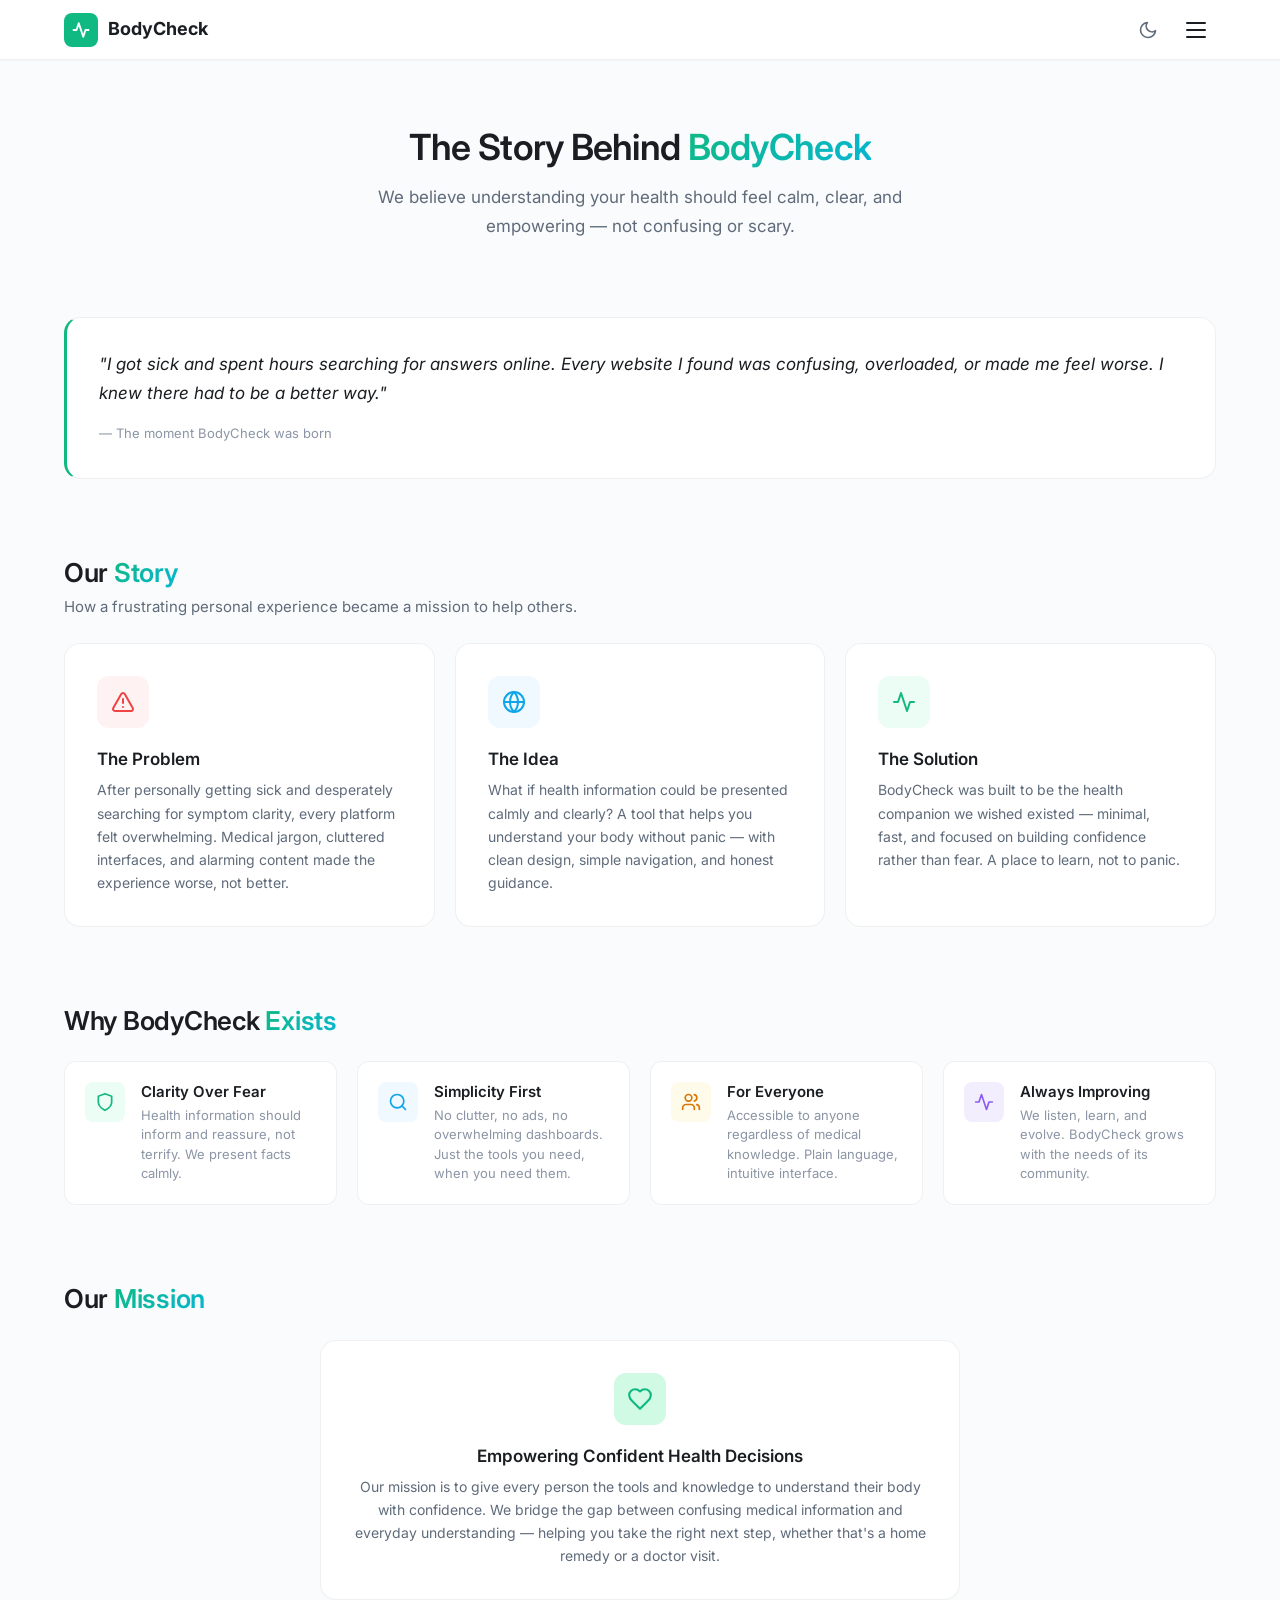
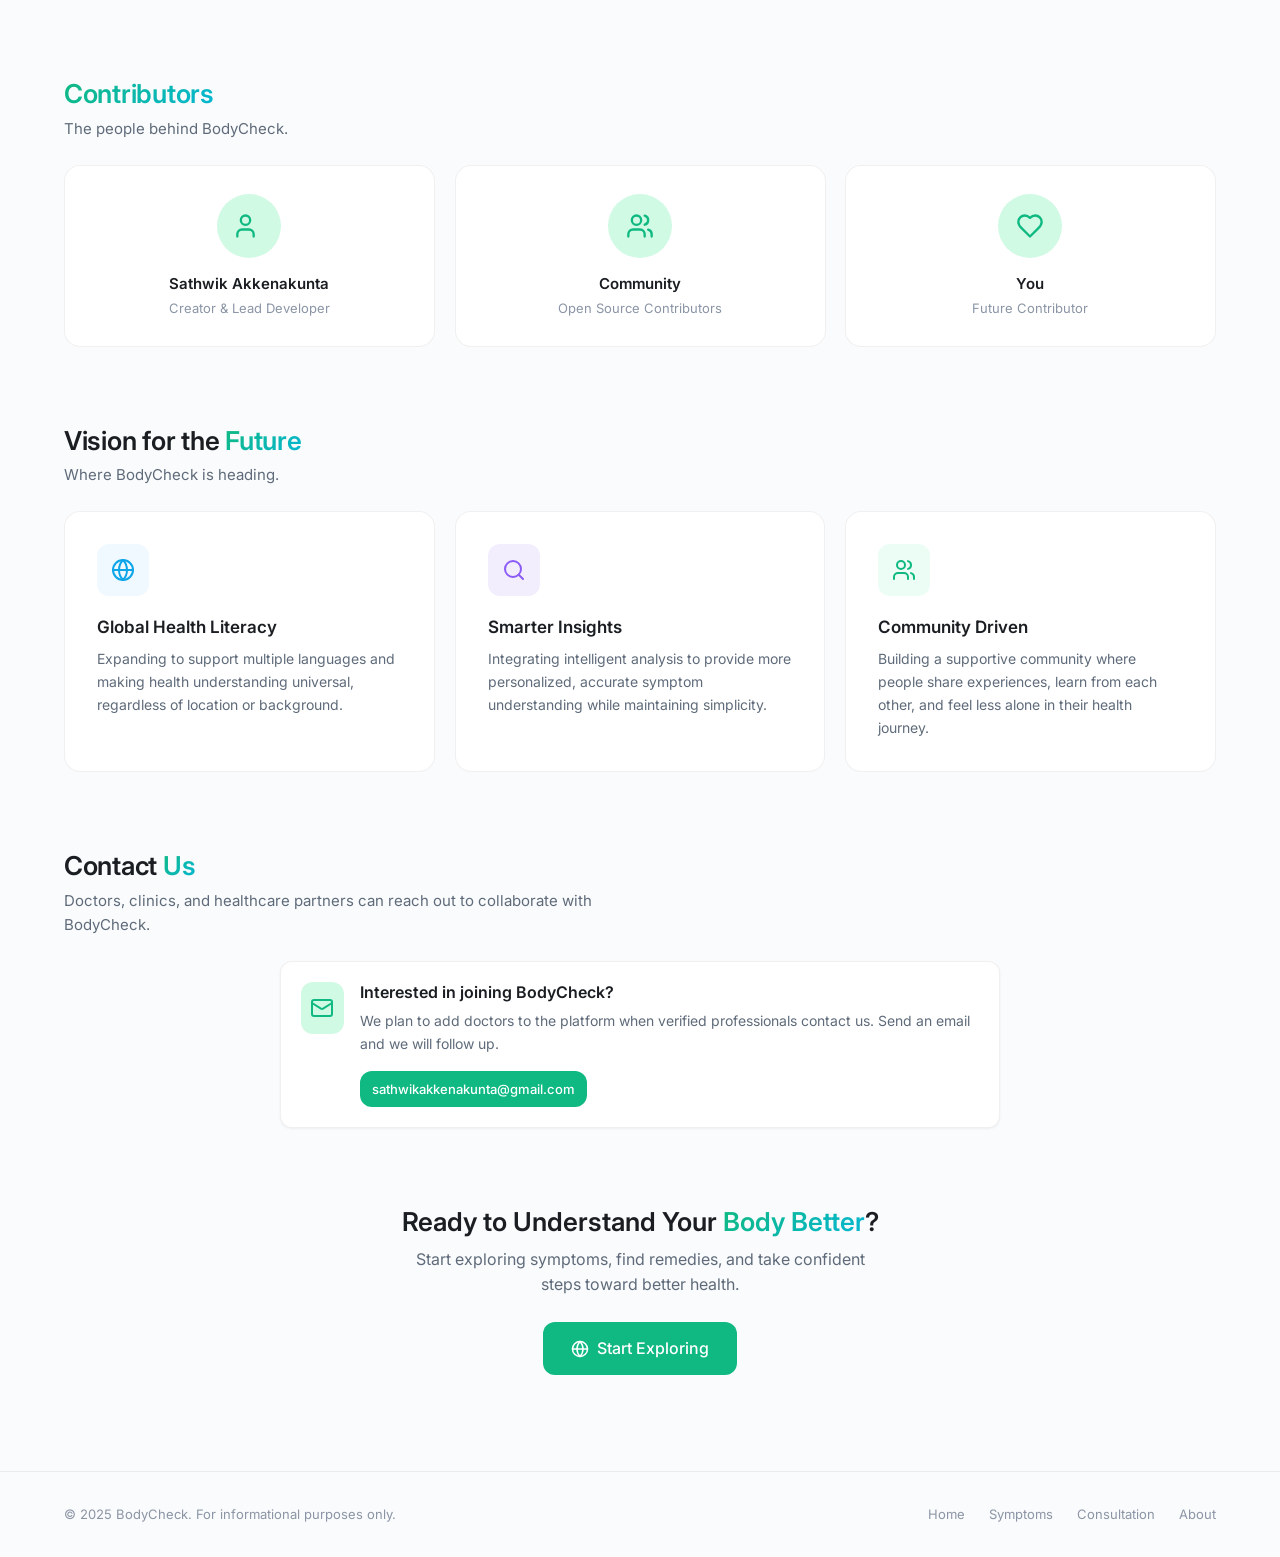
==== commit ea74d3e1: "Add symptom quessionaire flow and hospital details pages" ====
--- a/about.html
+++ b/about.html
@@ -260,6 +260,25 @@
         </div>
       </section>
 
+      <!-- Contact -->
+      <section class="about-section" id="contact">
+        <div class="about-section-header">
+          <h2>Contact <span class="text-gradient">Us</span></h2>
+          <p>Doctors, clinics, and healthcare partners can reach out to collaborate with BodyCheck.</p>
+        </div>
+
+        <div class="about-contact-card">
+          <div class="about-card-icon" style="background: var(--accent-light); color: var(--accent);">
+            <svg viewBox="0 0 24 24" fill="none" stroke="currentColor" stroke-width="2" stroke-linecap="round" stroke-linejoin="round" style="width:24px;height:24px"><rect width="20" height="16" x="2" y="4" rx="2"/><path d="m22 7-8.97 5.7a2 2 0 0 1-2.06 0L2 7"/></svg>
+          </div>
+          <div>
+            <h3>Interested in joining BodyCheck?</h3>
+            <p>We plan to add doctors to the platform when verified professionals contact us. Send an email and we will follow up.</p>
+            <a href="mailto:sathwikakkenakunta@gmail.com" class="btn btn-primary btn-sm">sathwikakkenakunta@gmail.com</a>
+          </div>
+        </div>
+      </section>
+
       <!-- CTA -->
       <section class="about-section" style="text-align: center; padding-bottom: 3rem;">
         <h2>Ready to Understand Your <span class="text-gradient">Body Better</span>?</h2>
--- a/css/style.css
+++ b/css/style.css
@@ -811,6 +811,22 @@
   border: 1px solid var(--border);
   border-radius: var(--radius-lg);
   overflow: hidden;
+  box-shadow: var(--shadow-card);
+}
+
+.hospital-finder-back {
+  display: inline-flex;
+  align-items: center;
+  gap: 0.375rem;
+  color: var(--accent);
+  font-size: 0.875rem;
+  font-weight: 600;
+  margin-bottom: 1rem;
+}
+
+.hospital-finder-back svg {
+  width: 16px;
+  height: 16px;
 }
 
 .hospital-search {
@@ -884,6 +900,28 @@
 
 .hospital-list { display: flex; flex-direction: column; gap: 0.75rem; }
 
+.hospital-results-header {
+  display: flex;
+  align-items: center;
+  justify-content: space-between;
+  margin-bottom: 0.25rem;
+}
+
+.hospital-results-header div {
+  display: grid;
+  gap: 0.125rem;
+}
+
+.hospital-results-header strong {
+  font-size: 0.875rem;
+  color: var(--text-primary);
+}
+
+.hospital-results-header span {
+  font-size: 0.75rem;
+  color: var(--text-tertiary);
+}
+
 .hospital-item {
   display: flex;
   justify-content: space-between;
@@ -900,6 +938,367 @@
 
 .hospital-info h4 { font-size: 0.9375rem; margin-bottom: 0.25rem; }
 .hospital-info p { font-size: 0.8125rem; color: var(--text-tertiary); margin: 0; }
+
+.hospital-card {
+  background: var(--bg-primary);
+  border: 1px solid var(--border);
+  border-radius: var(--radius-md);
+  padding: 1rem;
+  box-shadow: 0 1px 0 rgba(15, 23, 42, 0.03);
+  transition: transform var(--transition), border-color var(--transition), box-shadow var(--transition);
+}
+
+.hospital-card:hover,
+.hospital-card.active {
+  border-color: var(--accent);
+  box-shadow: var(--shadow-card-hover);
+  transform: translateY(-2px);
+}
+
+.hospital-card:active {
+  transform: scale(0.99);
+}
+
+.hospital-card-main {
+  width: 100%;
+  display: grid;
+  gap: 0.75rem;
+  text-align: left;
+  cursor: pointer;
+}
+
+.hospital-card-top {
+  display: flex;
+  justify-content: space-between;
+  gap: 1rem;
+  align-items: flex-start;
+}
+
+.hospital-card-kicker {
+  color: var(--accent);
+  font-size: 0.6875rem;
+  font-weight: 700;
+  letter-spacing: 0.5px;
+  text-transform: uppercase;
+  margin-bottom: 0.25rem;
+}
+
+.hospital-card h4,
+.hospital-sheet-header h3 {
+  font-size: 1rem;
+  margin: 0;
+  line-height: 1.35;
+}
+
+.hospital-distance {
+  flex-shrink: 0;
+  color: var(--accent);
+  background: var(--accent-light);
+  border-radius: var(--radius-full);
+  padding: 0.25rem 0.625rem;
+  font-size: 0.75rem;
+  font-weight: 700;
+}
+
+.hospital-card-meta {
+  color: var(--text-secondary);
+  font-size: 0.8125rem;
+  line-height: 1.5;
+  margin: 0;
+}
+
+.hospital-contact-row {
+  display: flex;
+  flex-wrap: wrap;
+  gap: 0.5rem;
+  color: var(--text-tertiary);
+  font-size: 0.75rem;
+}
+
+.hospital-contact-row span,
+.hospital-contact-row a {
+  color: var(--text-primary);
+  background: var(--bg-secondary);
+  border: 1px solid var(--border);
+  border-radius: var(--radius-full);
+  padding: 0.25rem 0.625rem;
+}
+
+.hospital-card-actions {
+  display: grid;
+  grid-template-columns: repeat(2, minmax(0, 1fr));
+  gap: 0.5rem;
+  margin-top: 0.875rem;
+}
+
+.hospital-card-actions .btn {
+  justify-content: center;
+  width: 100%;
+}
+
+.hospital-map-marker {
+  background: transparent;
+  border: none;
+}
+
+.hospital-marker-pin {
+  width: 34px;
+  height: 34px;
+  border-radius: 50% 50% 50% 6px;
+  background: var(--error);
+  border: 3px solid white;
+  box-shadow: 0 8px 18px rgba(239, 68, 68, 0.28);
+  transform: rotate(-45deg);
+  display: grid;
+  place-items: center;
+}
+
+.hospital-marker-pin span {
+  color: white;
+  font-weight: 800;
+  transform: rotate(45deg);
+  line-height: 1;
+}
+
+.hospital-bottom-sheet {
+  position: fixed;
+  left: 0;
+  right: 0;
+  bottom: 0;
+  z-index: 450;
+  padding: 0.5rem 1rem 1rem;
+  background: var(--bg-card);
+  border: 1px solid var(--border);
+  border-radius: 18px 18px 0 0;
+  box-shadow: 0 -12px 36px rgba(0, 0, 0, 0.16);
+  transform: translateY(110%);
+  transition: transform var(--transition);
+}
+
+.hospital-bottom-sheet.open {
+  transform: translateY(0);
+}
+
+.hospital-sheet-handle {
+  width: 44px;
+  height: 4px;
+  margin: 0 auto 0.75rem;
+  border-radius: var(--radius-full);
+  background: var(--border-hover);
+}
+
+.hospital-sheet-content {
+  display: grid;
+  gap: 0.75rem;
+}
+
+.hospital-sheet-header {
+  display: flex;
+  justify-content: space-between;
+  gap: 1rem;
+  align-items: flex-start;
+}
+
+.hospital-sheet-close {
+  width: 32px;
+  height: 32px;
+  display: grid;
+  place-items: center;
+  border-radius: var(--radius-full);
+  background: var(--bg-secondary);
+  color: var(--text-secondary);
+  font-size: 1.25rem;
+  cursor: pointer;
+}
+
+.hospital-detail-page {
+  padding-bottom: 3rem;
+}
+
+.hospital-detail-back {
+  display: inline-flex;
+  align-items: center;
+  gap: 0.375rem;
+  color: var(--accent);
+  font-size: 0.875rem;
+  font-weight: 600;
+  margin: 1.25rem 0 1rem;
+}
+
+.hospital-detail-back svg {
+  width: 16px;
+  height: 16px;
+}
+
+.hospital-detail-card {
+  background: var(--bg-card);
+  border: 1px solid var(--border);
+  border-radius: var(--radius-lg);
+  padding: 1.25rem;
+  display: grid;
+  gap: 1.125rem;
+  box-shadow: var(--shadow-card);
+}
+
+.hospital-detail-hero {
+  display: flex;
+  gap: 1rem;
+  align-items: flex-start;
+  padding-bottom: 1rem;
+  border-bottom: 1px solid var(--border);
+}
+
+.hospital-detail-icon {
+  width: 56px;
+  height: 56px;
+  border-radius: var(--radius-md);
+  background: var(--accent-light);
+  color: var(--accent);
+  display: grid;
+  place-items: center;
+  flex-shrink: 0;
+}
+
+.hospital-detail-icon svg {
+  width: 28px;
+  height: 28px;
+}
+
+.hospital-detail-hero h1 {
+  font-size: 1.5rem;
+  margin-bottom: 0.375rem;
+  line-height: 1.2;
+}
+
+.hospital-detail-hero p {
+  color: var(--text-secondary);
+  font-size: 0.875rem;
+  line-height: 1.5;
+  margin: 0;
+}
+
+.hospital-detail-actions {
+  display: grid;
+  grid-template-columns: repeat(2, minmax(0, 1fr));
+  gap: 0.5rem;
+}
+
+.hospital-detail-actions .btn {
+  width: 100%;
+  justify-content: center;
+}
+
+.hospital-detail-section {
+  background: var(--bg-secondary);
+  border: 1px solid var(--border);
+  border-radius: var(--radius-md);
+  padding: 1rem;
+  transition: border-color var(--transition), box-shadow var(--transition);
+}
+
+.hospital-detail-section:hover {
+  border-color: var(--border-hover);
+}
+
+.hospital-detail-section h2 {
+  color: var(--text-tertiary);
+  font-size: 0.75rem;
+  font-weight: 700;
+  letter-spacing: 0.5px;
+  text-transform: uppercase;
+  margin-bottom: 0.75rem;
+}
+
+.hospital-detail-row {
+  display: grid;
+  gap: 0.25rem;
+  padding: 0.625rem 0;
+  border-bottom: 1px solid var(--border);
+}
+
+.hospital-detail-row:last-child {
+  border-bottom: none;
+}
+
+.hospital-detail-row span {
+  color: var(--text-tertiary);
+  font-size: 0.75rem;
+}
+
+.hospital-detail-row strong {
+  color: var(--text-primary);
+  font-size: 0.875rem;
+  word-break: break-word;
+}
+
+.hospital-detail-row a {
+  color: var(--accent);
+  font-size: 0.875rem;
+  font-weight: 600;
+  word-break: break-word;
+}
+
+.hospital-overview-grid {
+  display: grid;
+  gap: 0.625rem;
+}
+
+.hospital-overview-grid div {
+  padding: 0.75rem;
+  border: 1px solid var(--border);
+  border-radius: var(--radius-sm);
+  background: var(--bg-card);
+}
+
+.hospital-overview-grid span {
+  display: block;
+  color: var(--text-tertiary);
+  font-size: 0.75rem;
+  margin-bottom: 0.25rem;
+}
+
+.hospital-overview-grid strong {
+  color: var(--text-primary);
+  font-size: 0.9375rem;
+}
+
+.hospital-empty-state {
+  display: grid;
+  gap: 0.75rem;
+  justify-items: start;
+}
+
+@media (min-width: 768px) {
+  .hospital-bottom-sheet {
+    left: auto;
+    right: 2rem;
+    bottom: 2rem;
+    width: 380px;
+    border-radius: var(--radius-lg);
+    transform: translateY(130%);
+  }
+
+  .hospital-card-actions,
+  .hospital-detail-actions {
+    grid-template-columns: repeat(4, auto);
+    justify-content: start;
+  }
+
+  .hospital-card-actions .btn,
+  .hospital-detail-actions .btn {
+    width: auto;
+  }
+
+  .hospital-detail-card {
+    max-width: 760px;
+    margin: 0 auto;
+    padding: 1.5rem;
+  }
+
+  .hospital-overview-grid {
+    grid-template-columns: repeat(3, minmax(0, 1fr));
+  }
+}
 
 /* ============================================
    CONSULTATION FILTERS
@@ -1086,6 +1485,31 @@
   font-size: 0.8125rem;
   color: var(--text-tertiary);
   margin: 0;
+}
+
+.about-contact-card {
+  max-width: 720px;
+  margin: 0 auto;
+  padding: 1.25rem;
+  background: var(--bg-card);
+  border: 1px solid var(--border);
+  border-radius: var(--radius-md);
+  display: flex;
+  gap: 1rem;
+  align-items: flex-start;
+  box-shadow: var(--shadow-card);
+}
+
+.about-contact-card h3 {
+  font-size: 1rem;
+  margin-bottom: 0.5rem;
+}
+
+.about-contact-card p {
+  color: var(--text-secondary);
+  font-size: 0.875rem;
+  line-height: 1.6;
+  margin-bottom: 1rem;
 }
 
 /* Values list */
